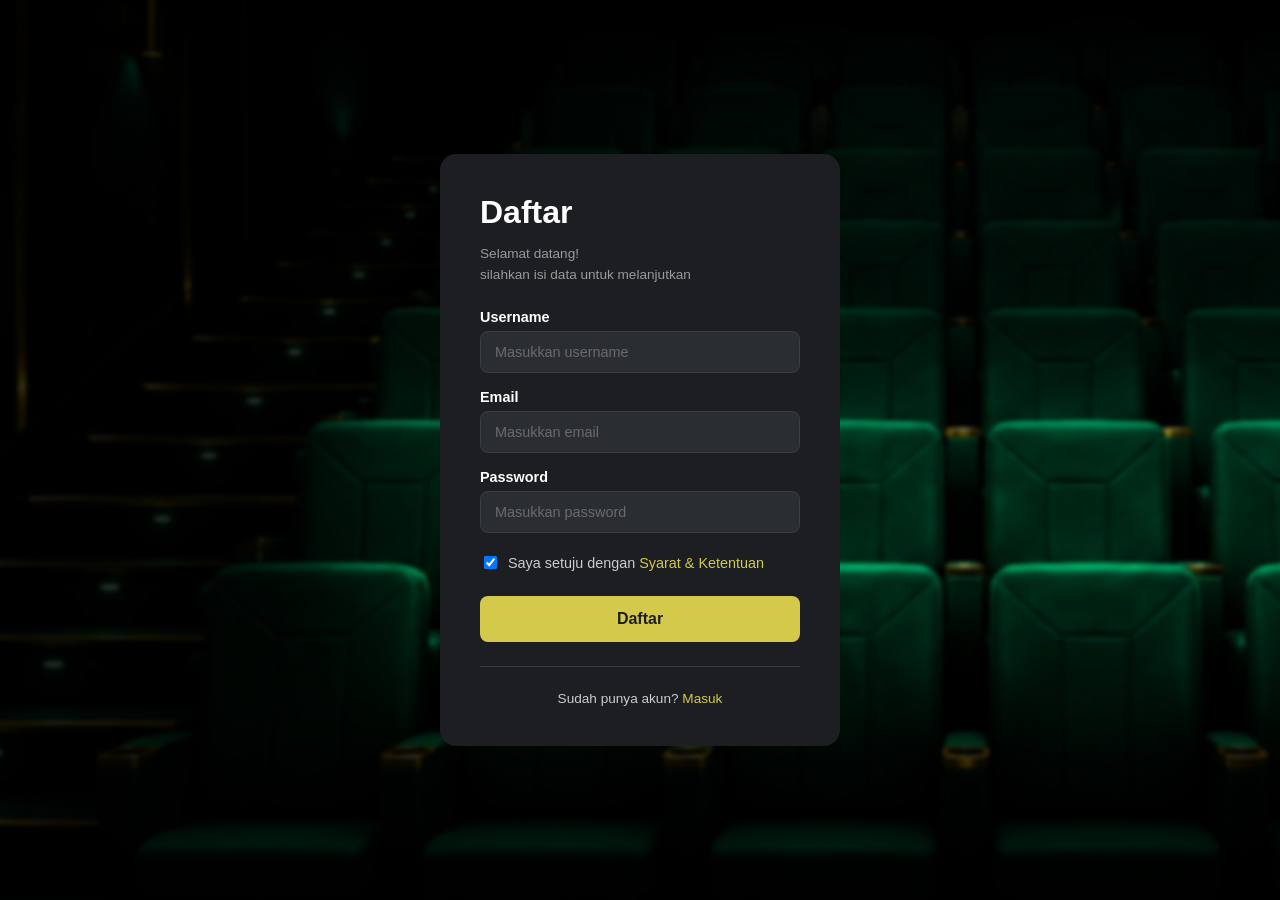
==== Web Bioskop IMK/htmlnya/daftar.html @ a43e0abe "Add files via upload" ====
<!DOCTYPE html>
<html lang="en">
<head>
    <meta charset="UTF-8">
    <meta name="viewport" content="width=device-width, initial-scale=1.0">
    <title>Document</title>
    <link rel="stylesheet" href="../css/daftar.css">
</head>
<style>
    body {
      margin: 0;
      padding: 0;
      min-height: 100vh;
      display: flex;
      justify-content: center;
      align-items: center;
      font-family: sans-serif;
      color: white;
    }

    /* Membuat lapisan background tiruan */
    body::before {
  content: "";
  position: fixed;
  top: 0;
  left: 0;
  width: 1920px;      /* ukuran tetap, tidak ikut lebar browser */
  height: 1080px;      /* ukuran tetap, tidak ikut tinggi browser */
  z-index: -1;

  background-image: url('../img/kursinabioskop.png');
  background-size: 1920px 1080px;   /* ukuran gambar dikunci, bukan "cover" */
  background-position: center;
  background-repeat: no-repeat;

  filter: blur(2px);
  transform: scale(1.1);

  box-shadow: inset 0 0 100px 400px rgba(0, 0, 0, 0.8);
}

    /* Konten di dalam body tetap tajam */
    .konten {
      background: rgba(0, 0, 0, 1);
      padding: 300px 50px;
      border-radius: 12px;
      text-align: center;
    }
  </style>
</head>
<body>

  <div class="auth-card">
  <h1>Daftar</h1>
  <p class="subtitle">Selamat datang!<br>silahkan isi data untuk melanjutkan</p>

  <form>
    <label for="username">Username</label>
    <input type="text" id="username" placeholder="Masukkan username">

    <label for="email">Email</label>
    <input type="email" id="email" placeholder="Masukkan email">

    <label for="password">Password</label>
    <input type="password" id="password" placeholder="Masukkan password">

    <div class="checkbox-row">
      <input type="checkbox" id="terms" checked>
      <label for="terms">Saya setuju dengan <a href="#">Syarat &amp; Ketentuan</a></label>
    </div>

    <button type="submit">Daftar</button>

    <hr>

    <p class="login-text">Sudah punya akun? <a href="#">Masuk</a></p>
  </form>
</div>

</body>
</html>
---- Web Bioskop IMK/css/daftar.css ----
.auth-card {
    background: #1c1e22;
    padding: 40px;
    border-radius: 16px;
    width: 320px;
    color: #fff;
    font-family: sans-serif;
}

.auth-card h1 {
    font-size: 2rem;
    font-weight: bold;
    margin: 0 0 8px 0;
}

.auth-card .subtitle {
    color: #9a9a9a;
    font-size: 0.85rem;
    line-height: 1.5;
    margin-bottom: 24px;
}

.auth-card label {
    display: block;
    font-size: 0.9rem;
    font-weight: 600;
    margin-bottom: 6px;
    margin-top: 16px;
}

.auth-card input[type="text"],
.auth-card input[type="email"],
.auth-card input[type="password"] {
    width: 100%;
    padding: 12px 14px;
    background: #2a2d32;
    border: 1px solid #3a3d42;
    border-radius: 8px;
    color: #fff;
    font-size: 0.9rem;
    box-sizing: border-box;
}

.auth-card input::placeholder {
    color: #6b6b6b;
}

.checkbox-row {
    display: flex;
    align-items: center;
    gap: 8px;
    margin-top: 20px;
    font-size: 0.85rem;
    color: #ccc;
}

.checkbox-row label {
    margin: 0;
    font-weight: normal;
    display: inline;
}

.auth-card a {
    color: #d4c94a;   /* warna kuning khas di link */
    text-decoration: none;
}
.auth-card a:hover {
    text-decoration: underline;
}

.auth-card button {
    width: 100%;
    padding: 14px;
    margin-top: 24px;
    background: #d4c94a;
    color: #1c1e22;
    border: none;
    border-radius: 8px;
    font-weight: bold;
    font-size: 1rem;
    cursor: pointer;
}
.auth-card button:hover {
    background: #c4ba3f;
}

.auth-card hr {
    border: none;
    border-top: 1px solid #3a3d42;
    margin: 24px 0;
}

.auth-card .login-text {
    text-align: center;
    font-size: 0.85rem;
    color: #ccc;
    margin: 0;
}
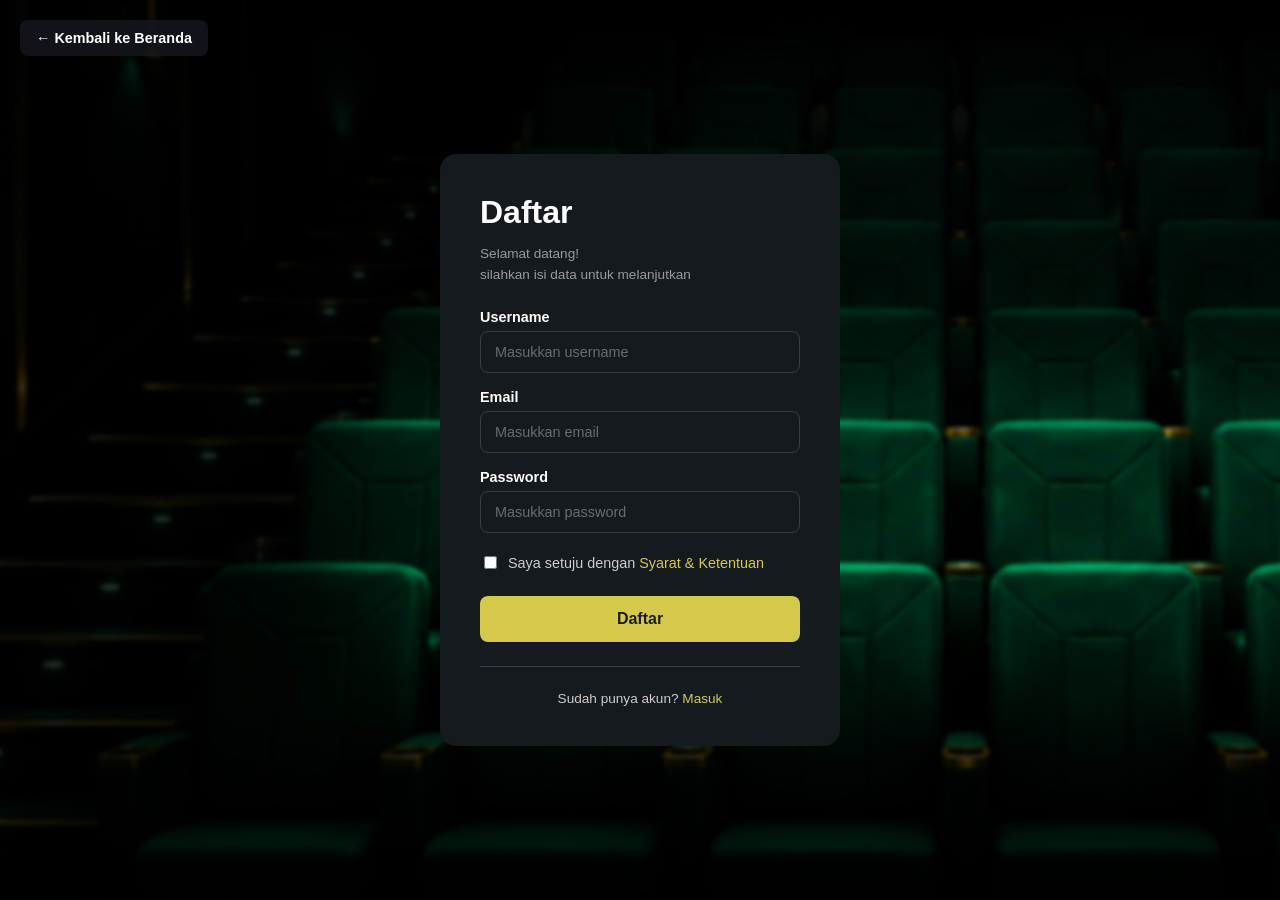
==== commit 39bc4189: "Add files via upload" ====
--- a/Web Bioskop IMK/htmlnya/daftar.html
+++ b/Web Bioskop IMK/htmlnya/daftar.html
@@ -39,16 +39,12 @@
   box-shadow: inset 0 0 100px 400px rgba(0, 0, 0, 0.8);
 }
 
-    /* Konten di dalam body tetap tajam */
-    .konten {
-      background: rgba(0, 0, 0, 1);
-      padding: 300px 50px;
-      border-radius: 12px;
-      text-align: center;
-    }
   </style>
 </head>
 <body>
+  <a href="home.html" class="back-home">
+  ← Kembali ke Beranda
+</a>
 
   <div class="auth-card">
   <h1>Daftar</h1>
@@ -65,7 +61,7 @@
     <input type="password" id="password" placeholder="Masukkan password">
 
     <div class="checkbox-row">
-      <input type="checkbox" id="terms" checked>
+      <input type="checkbox" id="terms" >
       <label for="terms">Saya setuju dengan <a href="#">Syarat &amp; Ketentuan</a></label>
     </div>
 
@@ -73,7 +69,7 @@
 
     <hr>
 
-    <p class="login-text">Sudah punya akun? <a href="#">Masuk</a></p>
+    <p class="login-text">Sudah punya akun? <a href="login.html">Masuk</a></p>
   </form>
 </div>
 
--- a/Web Bioskop IMK/css/daftar.css
+++ b/Web Bioskop IMK/css/daftar.css
@@ -1,5 +1,5 @@
 .auth-card {
-    background: #1c1e22;
+    background: #151A1F;
     padding: 40px;
     border-radius: 16px;
     width: 320px;
@@ -33,7 +33,7 @@
 .auth-card input[type="password"] {
     width: 100%;
     padding: 12px 14px;
-    background: #2a2d32;
+    background: #151A1F;
     border: 1px solid #3a3d42;
     border-radius: 8px;
     color: #fff;
@@ -61,7 +61,7 @@
 }
 
 .auth-card a {
-    color: #d4c94a;   /* warna kuning khas di link */
+    color: #d4c94a;
     text-decoration: none;
 }
 .auth-card a:hover {
@@ -95,4 +95,29 @@
     font-size: 0.85rem;
     color: #ccc;
     margin: 0;
+}
+
+.back-home {
+    position: fixed;
+    top: 20px;
+    left: 20px;
+    display: inline-flex;
+    align-items: center;
+    gap: 6px;
+    color: #fff;
+    background: rgba(21, 26, 31, 0.8);
+    padding: 10px 16px;
+    border-radius: 8px;
+    text-decoration: none;
+    font-family: sans-serif;
+    font-size: 0.9rem;
+    font-weight: 600;
+    z-index: 10;
+    transition: background 0.2s ease;
+}
+
+.back-home:hover {
+    background: rgba(212, 201, 74, 0.9);
+    color: #1c1e22;
+    text-decoration: none;
 }
